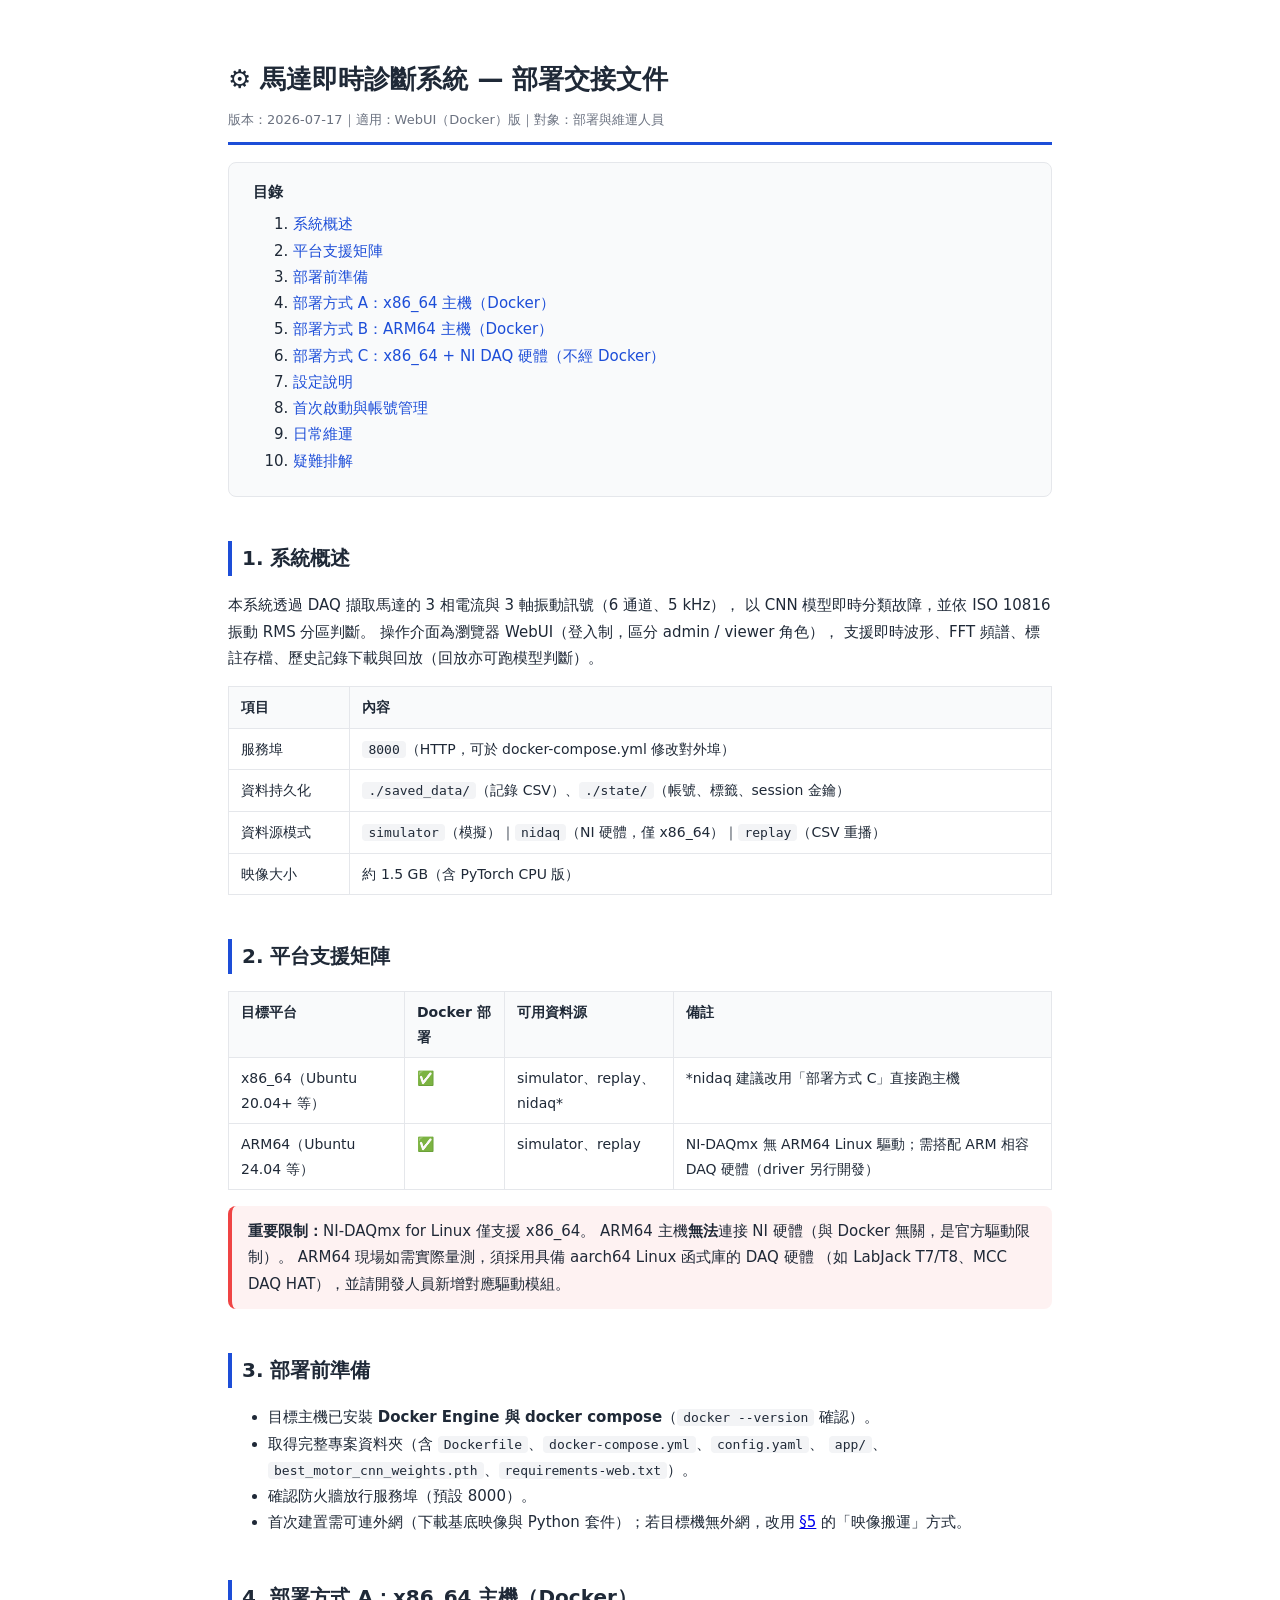
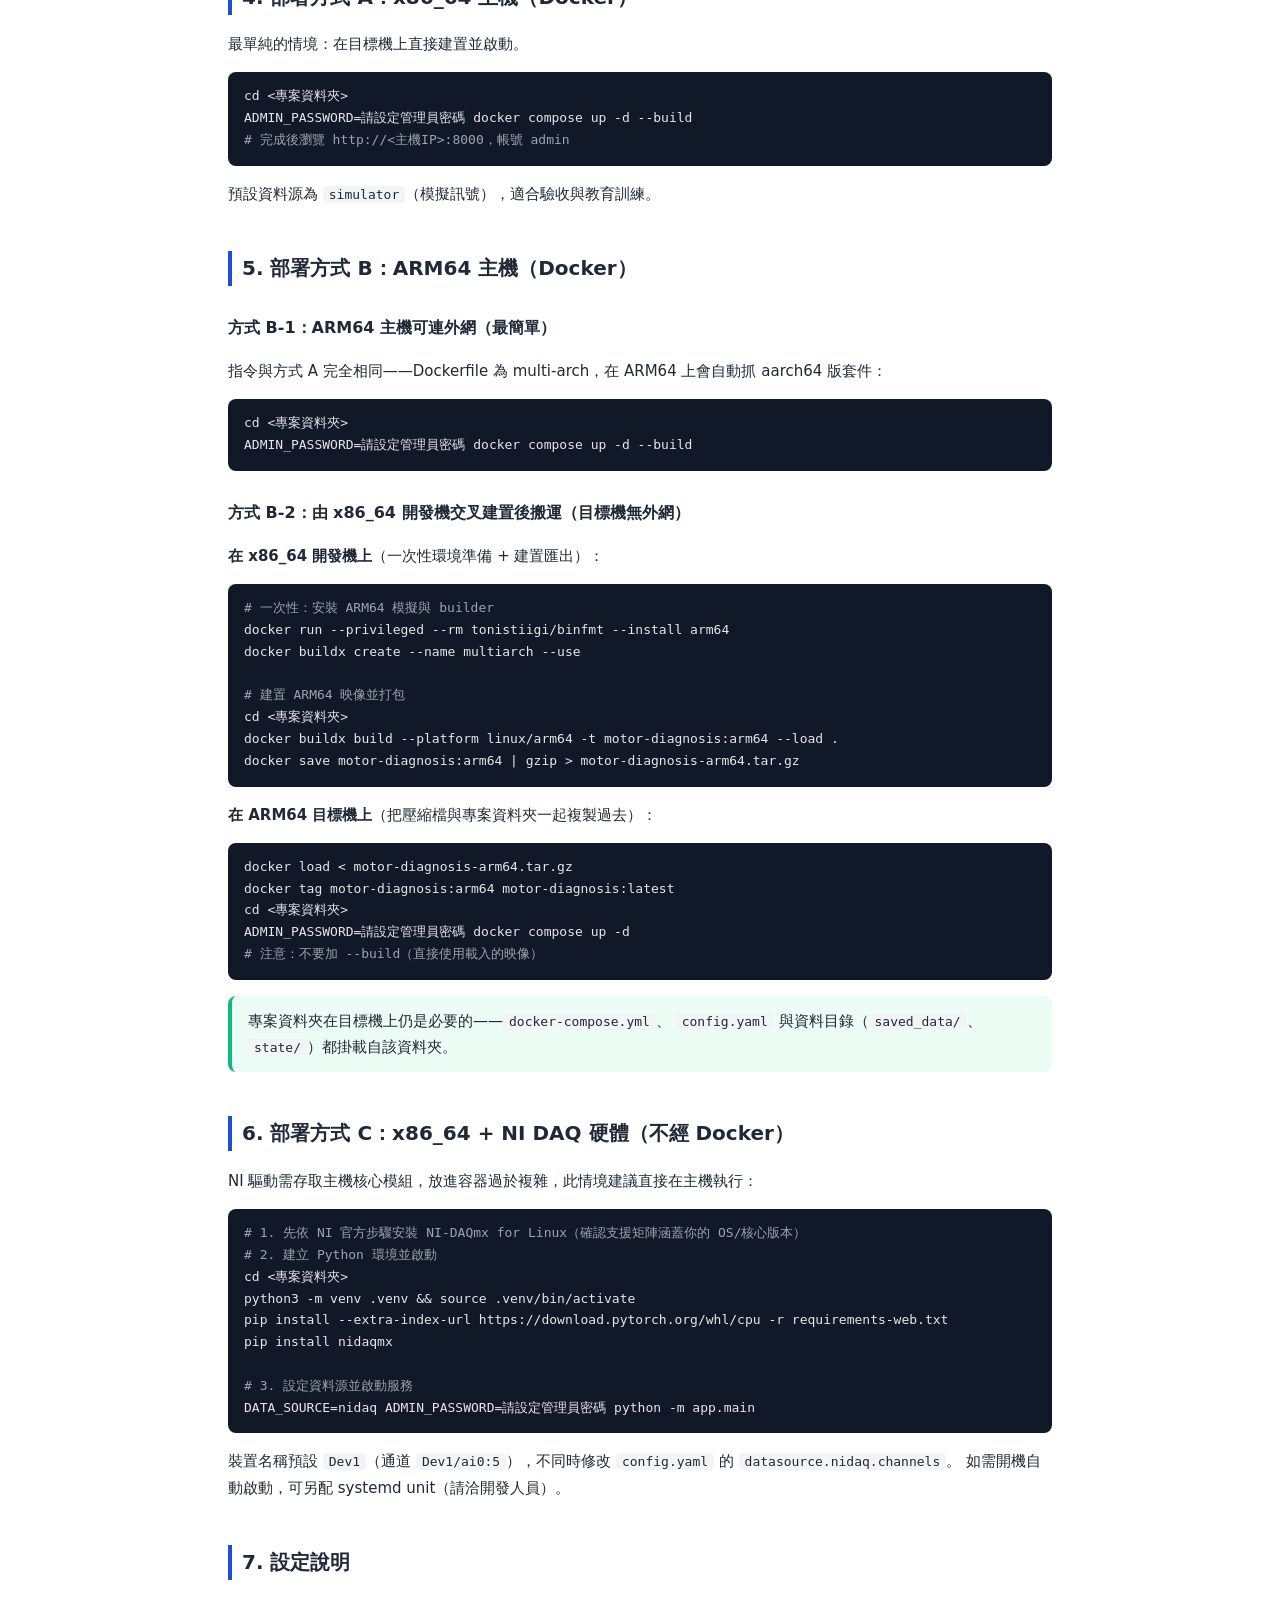
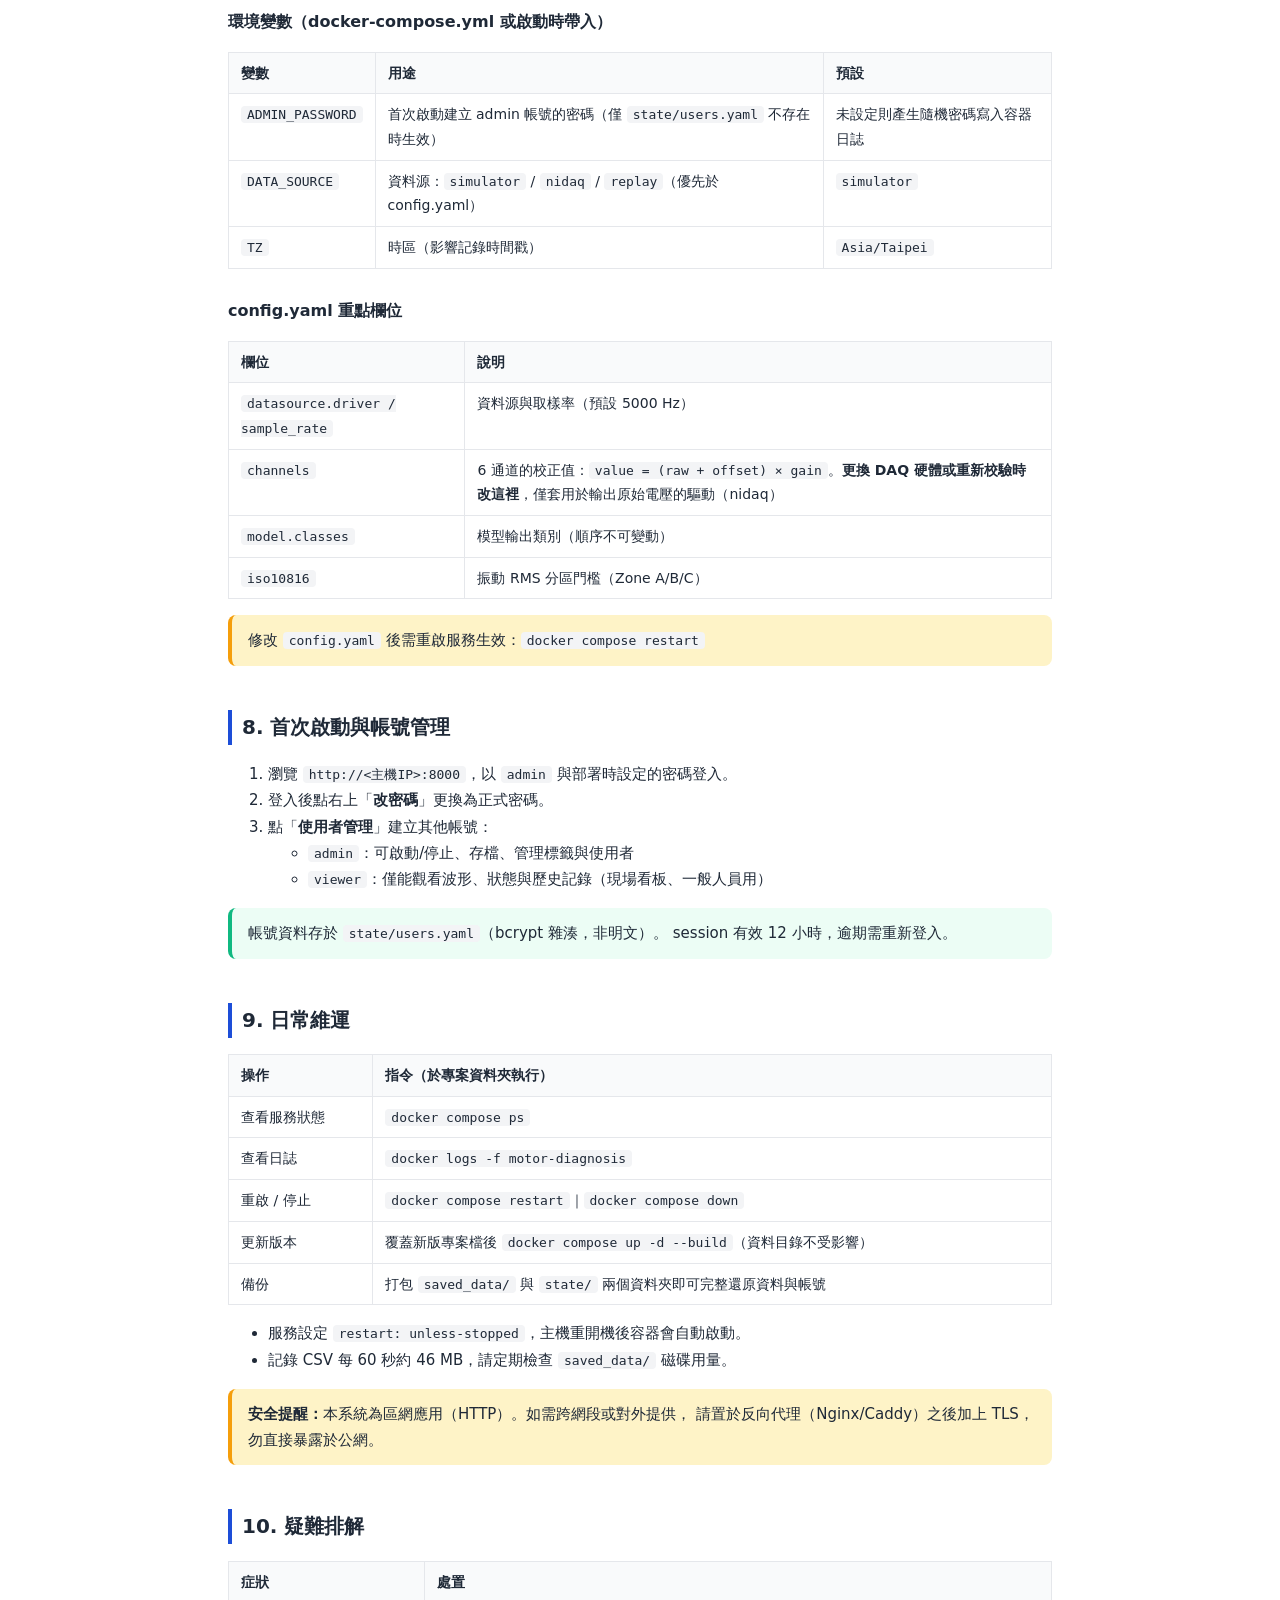
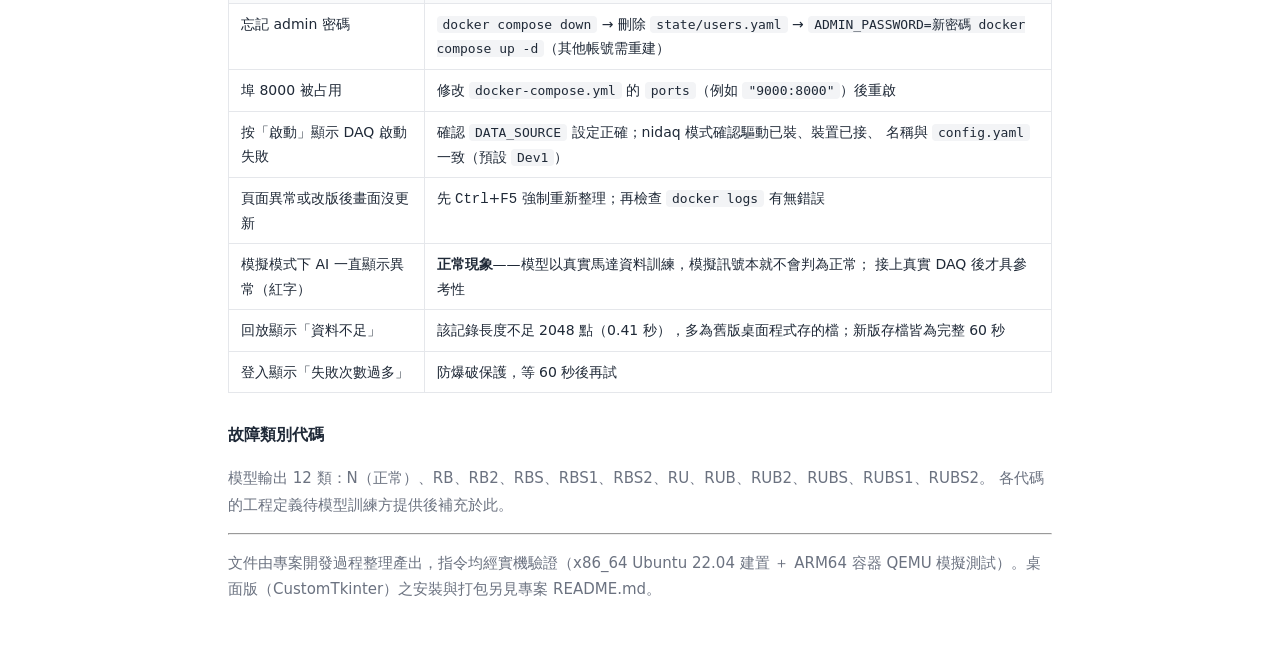
==== HANDOVER.html @ 7b4533b6 "初始版本：馬達即時診斷系統（桌面版 + WebUI/Docker 版） - 桌面版：CustomTkinter GUI（Diagnosis_System_v4.py） - WebUI 版：FastAP" ====
<!DOCTYPE html>
<html lang="zh-Hant">
<head>
<meta charset="utf-8">
<meta name="viewport" content="width=device-width, initial-scale=1">
<title>馬達即時診斷系統 — 部署交接文件</title>
<style>
  :root {
    --ink: #1f2937; --muted: #6b7280; --line: #e5e7eb;
    --accent: #1d4ed8; --bg-code: #f3f4f6; --warn-bg: #fef3c7; --warn-line: #f59e0b;
    --ok-bg: #ecfdf5; --ok-line: #10b981; --danger-bg: #fef2f2; --danger-line: #ef4444;
  }
  * { box-sizing: border-box; }
  body {
    font-family: "Noto Sans TC", "Microsoft JhengHei", system-ui, sans-serif;
    color: var(--ink); margin: 0; line-height: 1.75; font-size: 15px;
    background: #fff;
  }
  .wrap { max-width: 880px; margin: 0 auto; padding: 40px 28px 80px; }
  h1 { font-size: 26px; border-bottom: 3px solid var(--accent); padding-bottom: 10px; }
  h1 small { display: block; font-size: 13px; color: var(--muted); font-weight: normal; margin-top: 6px; }
  h2 { font-size: 20px; margin-top: 44px; padding-left: 10px; border-left: 4px solid var(--accent); }
  h3 { font-size: 16px; margin-top: 28px; }
  code { background: var(--bg-code); padding: 1px 6px; border-radius: 4px; font-size: 13px;
         font-family: Consolas, "DejaVu Sans Mono", monospace; }
  pre { background: #111827; color: #e5e7eb; padding: 14px 16px; border-radius: 8px;
        overflow-x: auto; font-size: 13px; line-height: 1.6; }
  pre code { background: none; color: inherit; padding: 0; }
  pre .c { color: #9ca3af; }  /* 註解 */
  table { border-collapse: collapse; width: 100%; margin: 14px 0; font-size: 14px; }
  th, td { border: 1px solid var(--line); padding: 8px 12px; text-align: left; vertical-align: top; }
  th { background: #f9fafb; }
  .note, .warn, .danger {
    border-radius: 8px; padding: 12px 16px; margin: 16px 0; border-left: 4px solid;
  }
  .note   { background: var(--ok-bg);     border-color: var(--ok-line); }
  .warn   { background: var(--warn-bg);   border-color: var(--warn-line); }
  .danger { background: var(--danger-bg); border-color: var(--danger-line); }
  .toc { background: #f9fafb; border: 1px solid var(--line); border-radius: 8px; padding: 16px 24px; }
  .toc a { color: var(--accent); text-decoration: none; }
  .toc ol { margin: 6px 0; }
  .muted { color: var(--muted); }
  @media print {
    body { font-size: 12px; }
    pre { white-space: pre-wrap; }
    h2 { page-break-after: avoid; }
  }
</style>
</head>
<body>
<div class="wrap">

<h1>⚙️ 馬達即時診斷系統 — 部署交接文件
  <small>版本：2026-07-17｜適用：WebUI（Docker）版｜對象：部署與維運人員</small>
</h1>

<div class="toc">
<strong>目錄</strong>
<ol>
  <li><a href="#overview">系統概述</a></li>
  <li><a href="#matrix">平台支援矩陣</a></li>
  <li><a href="#prereq">部署前準備</a></li>
  <li><a href="#deploy-x64">部署方式 A：x86_64 主機（Docker）</a></li>
  <li><a href="#deploy-arm">部署方式 B：ARM64 主機（Docker）</a></li>
  <li><a href="#deploy-ni">部署方式 C：x86_64 + NI DAQ 硬體（不經 Docker）</a></li>
  <li><a href="#config">設定說明</a></li>
  <li><a href="#firstrun">首次啟動與帳號管理</a></li>
  <li><a href="#ops">日常維運</a></li>
  <li><a href="#trouble">疑難排解</a></li>
</ol>
</div>

<h2 id="overview">1. 系統概述</h2>
<p>本系統透過 DAQ 擷取馬達的 3 相電流與 3 軸振動訊號（6 通道、5&nbsp;kHz），
以 CNN 模型即時分類故障，並依 ISO&nbsp;10816 振動 RMS 分區判斷。
操作介面為瀏覽器 WebUI（登入制，區分 admin / viewer 角色），
支援即時波形、FFT 頻譜、標註存檔、歷史記錄下載與回放（回放亦可跑模型判斷）。</p>

<table>
  <tr><th>項目</th><th>內容</th></tr>
  <tr><td>服務埠</td><td><code>8000</code>（HTTP，可於 docker-compose.yml 修改對外埠）</td></tr>
  <tr><td>資料持久化</td><td><code>./saved_data/</code>（記錄 CSV）、<code>./state/</code>（帳號、標籤、session 金鑰）</td></tr>
  <tr><td>資料源模式</td><td><code>simulator</code>（模擬）｜<code>nidaq</code>（NI 硬體，僅 x86_64）｜<code>replay</code>（CSV 重播）</td></tr>
  <tr><td>映像大小</td><td>約 1.5&nbsp;GB（含 PyTorch CPU 版）</td></tr>
</table>

<h2 id="matrix">2. 平台支援矩陣</h2>
<table>
  <tr><th>目標平台</th><th>Docker 部署</th><th>可用資料源</th><th>備註</th></tr>
  <tr>
    <td>x86_64（Ubuntu 20.04+ 等）</td><td>✅</td>
    <td>simulator、replay、nidaq*</td>
    <td>*nidaq 建議改用「部署方式 C」直接跑主機</td>
  </tr>
  <tr>
    <td>ARM64（Ubuntu 24.04 等）</td><td>✅</td>
    <td>simulator、replay</td>
    <td>NI-DAQmx 無 ARM64 Linux 驅動；需搭配 ARM 相容 DAQ 硬體（driver 另行開發）</td>
  </tr>
</table>
<div class="danger"><strong>重要限制：</strong>NI-DAQmx for Linux 僅支援 x86_64。
ARM64 主機<strong>無法</strong>連接 NI 硬體（與 Docker 無關，是官方驅動限制）。
ARM64 現場如需實際量測，須採用具備 aarch64 Linux 函式庫的 DAQ 硬體
（如 LabJack T7/T8、MCC DAQ HAT），並請開發人員新增對應驅動模組。</div>

<h2 id="prereq">3. 部署前準備</h2>
<ul>
  <li>目標主機已安裝 <strong>Docker Engine 與 docker compose</strong>（<code>docker --version</code> 確認）。</li>
  <li>取得完整專案資料夾（含 <code>Dockerfile</code>、<code>docker-compose.yml</code>、<code>config.yaml</code>、
      <code>app/</code>、<code>best_motor_cnn_weights.pth</code>、<code>requirements-web.txt</code>）。</li>
  <li>確認防火牆放行服務埠（預設 8000）。</li>
  <li>首次建置需可連外網（下載基底映像與 Python 套件）；若目標機無外網，改用
      <a href="#deploy-arm">§5</a> 的「映像搬運」方式。</li>
</ul>

<h2 id="deploy-x64">4. 部署方式 A：x86_64 主機（Docker）</h2>
<p>最單純的情境：在目標機上直接建置並啟動。</p>
<pre><code>cd &lt;專案資料夾&gt;
ADMIN_PASSWORD=請設定管理員密碼 docker compose up -d --build
<span class="c"># 完成後瀏覽 http://&lt;主機IP&gt;:8000，帳號 admin</span></code></pre>
<p>預設資料源為 <code>simulator</code>（模擬訊號），適合驗收與教育訓練。</p>

<h2 id="deploy-arm">5. 部署方式 B：ARM64 主機（Docker）</h2>

<h3>方式 B-1：ARM64 主機可連外網（最簡單）</h3>
<p>指令與方式 A 完全相同——Dockerfile 為 multi-arch，在 ARM64 上會自動抓 aarch64 版套件：</p>
<pre><code>cd &lt;專案資料夾&gt;
ADMIN_PASSWORD=請設定管理員密碼 docker compose up -d --build</code></pre>

<h3>方式 B-2：由 x86_64 開發機交叉建置後搬運（目標機無外網）</h3>
<p><strong>在 x86_64 開發機上</strong>（一次性環境準備 + 建置匯出）：</p>
<pre><code><span class="c"># 一次性：安裝 ARM64 模擬與 builder</span>
docker run --privileged --rm tonistiigi/binfmt --install arm64
docker buildx create --name multiarch --use

<span class="c"># 建置 ARM64 映像並打包</span>
cd &lt;專案資料夾&gt;
docker buildx build --platform linux/arm64 -t motor-diagnosis:arm64 --load .
docker save motor-diagnosis:arm64 | gzip &gt; motor-diagnosis-arm64.tar.gz</code></pre>
<p><strong>在 ARM64 目標機上</strong>（把壓縮檔與專案資料夾一起複製過去）：</p>
<pre><code>docker load &lt; motor-diagnosis-arm64.tar.gz
docker tag motor-diagnosis:arm64 motor-diagnosis:latest
cd &lt;專案資料夾&gt;
ADMIN_PASSWORD=請設定管理員密碼 docker compose up -d
<span class="c"># 注意：不要加 --build（直接使用載入的映像）</span></code></pre>
<div class="note">專案資料夾在目標機上仍是必要的——<code>docker-compose.yml</code>、
<code>config.yaml</code> 與資料目錄（<code>saved_data/</code>、<code>state/</code>）都掛載自該資料夾。</div>

<h2 id="deploy-ni">6. 部署方式 C：x86_64 + NI DAQ 硬體（不經 Docker）</h2>
<p>NI 驅動需存取主機核心模組，放進容器過於複雜，此情境建議直接在主機執行：</p>
<pre><code><span class="c"># 1. 先依 NI 官方步驟安裝 NI-DAQmx for Linux（確認支援矩陣涵蓋你的 OS/核心版本）</span>
<span class="c"># 2. 建立 Python 環境並啟動</span>
cd &lt;專案資料夾&gt;
python3 -m venv .venv &amp;&amp; source .venv/bin/activate
pip install --extra-index-url https://download.pytorch.org/whl/cpu -r requirements-web.txt
pip install nidaqmx

<span class="c"># 3. 設定資料源並啟動服務</span>
DATA_SOURCE=nidaq ADMIN_PASSWORD=請設定管理員密碼 python -m app.main</code></pre>
<p>裝置名稱預設 <code>Dev1</code>（通道 <code>Dev1/ai0:5</code>），不同時修改
<code>config.yaml</code> 的 <code>datasource.nidaq.channels</code>。
如需開機自動啟動，可另配 systemd unit（請洽開發人員）。</p>

<h2 id="config">7. 設定說明</h2>

<h3>環境變數（docker-compose.yml 或啟動時帶入）</h3>
<table>
  <tr><th>變數</th><th>用途</th><th>預設</th></tr>
  <tr><td><code>ADMIN_PASSWORD</code></td><td>首次啟動建立 admin 帳號的密碼（僅 <code>state/users.yaml</code> 不存在時生效）</td><td>未設定則產生隨機密碼寫入容器日誌</td></tr>
  <tr><td><code>DATA_SOURCE</code></td><td>資料源：<code>simulator</code> / <code>nidaq</code> / <code>replay</code>（優先於 config.yaml）</td><td><code>simulator</code></td></tr>
  <tr><td><code>TZ</code></td><td>時區（影響記錄時間戳）</td><td><code>Asia/Taipei</code></td></tr>
</table>

<h3>config.yaml 重點欄位</h3>
<table>
  <tr><th>欄位</th><th>說明</th></tr>
  <tr><td><code>datasource.driver / sample_rate</code></td><td>資料源與取樣率（預設 5000&nbsp;Hz）</td></tr>
  <tr><td><code>channels</code></td><td>6 通道的校正值：<code>value = (raw + offset) × gain</code>。<strong>更換 DAQ 硬體或重新校驗時改這裡</strong>，僅套用於輸出原始電壓的驅動（nidaq）</td></tr>
  <tr><td><code>model.classes</code></td><td>模型輸出類別（順序不可變動）</td></tr>
  <tr><td><code>iso10816</code></td><td>振動 RMS 分區門檻（Zone A/B/C）</td></tr>
</table>
<div class="warn">修改 <code>config.yaml</code> 後需重啟服務生效：<code>docker compose restart</code></div>

<h2 id="firstrun">8. 首次啟動與帳號管理</h2>
<ol>
  <li>瀏覽 <code>http://&lt;主機IP&gt;:8000</code>，以 <code>admin</code> 與部署時設定的密碼登入。</li>
  <li>登入後點右上「<strong>改密碼</strong>」更換為正式密碼。</li>
  <li>點「<strong>使用者管理</strong>」建立其他帳號：
    <ul>
      <li><code>admin</code>：可啟動/停止、存檔、管理標籤與使用者</li>
      <li><code>viewer</code>：僅能觀看波形、狀態與歷史記錄（現場看板、一般人員用）</li>
    </ul>
  </li>
</ol>
<div class="note">帳號資料存於 <code>state/users.yaml</code>（bcrypt 雜湊，非明文）。
session 有效 12 小時，逾期需重新登入。</div>

<h2 id="ops">9. 日常維運</h2>
<table>
  <tr><th>操作</th><th>指令（於專案資料夾執行）</th></tr>
  <tr><td>查看服務狀態</td><td><code>docker compose ps</code></td></tr>
  <tr><td>查看日誌</td><td><code>docker logs -f motor-diagnosis</code></td></tr>
  <tr><td>重啟 / 停止</td><td><code>docker compose restart</code>｜<code>docker compose down</code></td></tr>
  <tr><td>更新版本</td><td>覆蓋新版專案檔後 <code>docker compose up -d --build</code>（資料目錄不受影響）</td></tr>
  <tr><td>備份</td><td>打包 <code>saved_data/</code> 與 <code>state/</code> 兩個資料夾即可完整還原資料與帳號</td></tr>
</table>
<ul>
  <li>服務設定 <code>restart: unless-stopped</code>，主機重開機後容器會自動啟動。</li>
  <li>記錄 CSV 每 60 秒約 46&nbsp;MB，請定期檢查 <code>saved_data/</code> 磁碟用量。</li>
</ul>
<div class="warn"><strong>安全提醒：</strong>本系統為區網應用（HTTP）。如需跨網段或對外提供，
請置於反向代理（Nginx/Caddy）之後加上 TLS，勿直接暴露於公網。</div>

<h2 id="trouble">10. 疑難排解</h2>
<table>
  <tr><th>症狀</th><th>處置</th></tr>
  <tr>
    <td>忘記 admin 密碼</td>
    <td><code>docker compose down</code> → 刪除 <code>state/users.yaml</code> →
        <code>ADMIN_PASSWORD=新密碼 docker compose up -d</code>（其他帳號需重建）</td>
  </tr>
  <tr>
    <td>埠 8000 被占用</td>
    <td>修改 <code>docker-compose.yml</code> 的 <code>ports</code>（例如 <code>"9000:8000"</code>）後重啟</td>
  </tr>
  <tr>
    <td>按「啟動」顯示 DAQ 啟動失敗</td>
    <td>確認 <code>DATA_SOURCE</code> 設定正確；nidaq 模式確認驅動已裝、裝置已接、
        名稱與 <code>config.yaml</code> 一致（預設 <code>Dev1</code>）</td>
  </tr>
  <tr>
    <td>頁面異常或改版後畫面沒更新</td>
    <td>先 <kbd>Ctrl</kbd>+<kbd>F5</kbd> 強制重新整理；再檢查 <code>docker logs</code> 有無錯誤</td>
  </tr>
  <tr>
    <td>模擬模式下 AI 一直顯示異常（紅字）</td>
    <td><strong>正常現象</strong>——模型以真實馬達資料訓練，模擬訊號本就不會判為正常；
        接上真實 DAQ 後才具參考性</td>
  </tr>
  <tr>
    <td>回放顯示「資料不足」</td>
    <td>該記錄長度不足 2048 點（0.41 秒），多為舊版桌面程式存的檔；新版存檔皆為完整 60 秒</td>
  </tr>
  <tr>
    <td>登入顯示「失敗次數過多」</td>
    <td>防爆破保護，等 60 秒後再試</td>
  </tr>
</table>

<h3>故障類別代碼</h3>
<p class="muted">模型輸出 12 類：N（正常）、RB、RB2、RBS、RBS1、RBS2、RU、RUB、RUB2、RUBS、RUBS1、RUBS2。
各代碼的工程定義待模型訓練方提供後補充於此。</p>

<hr>
<p class="muted">文件由專案開發過程整理產出，指令均經實機驗證（x86_64 Ubuntu 22.04 建置
＋ ARM64 容器 QEMU 模擬測試）。桌面版（CustomTkinter）之安裝與打包另見專案 README.md。</p>

</div>
</body>
</html>
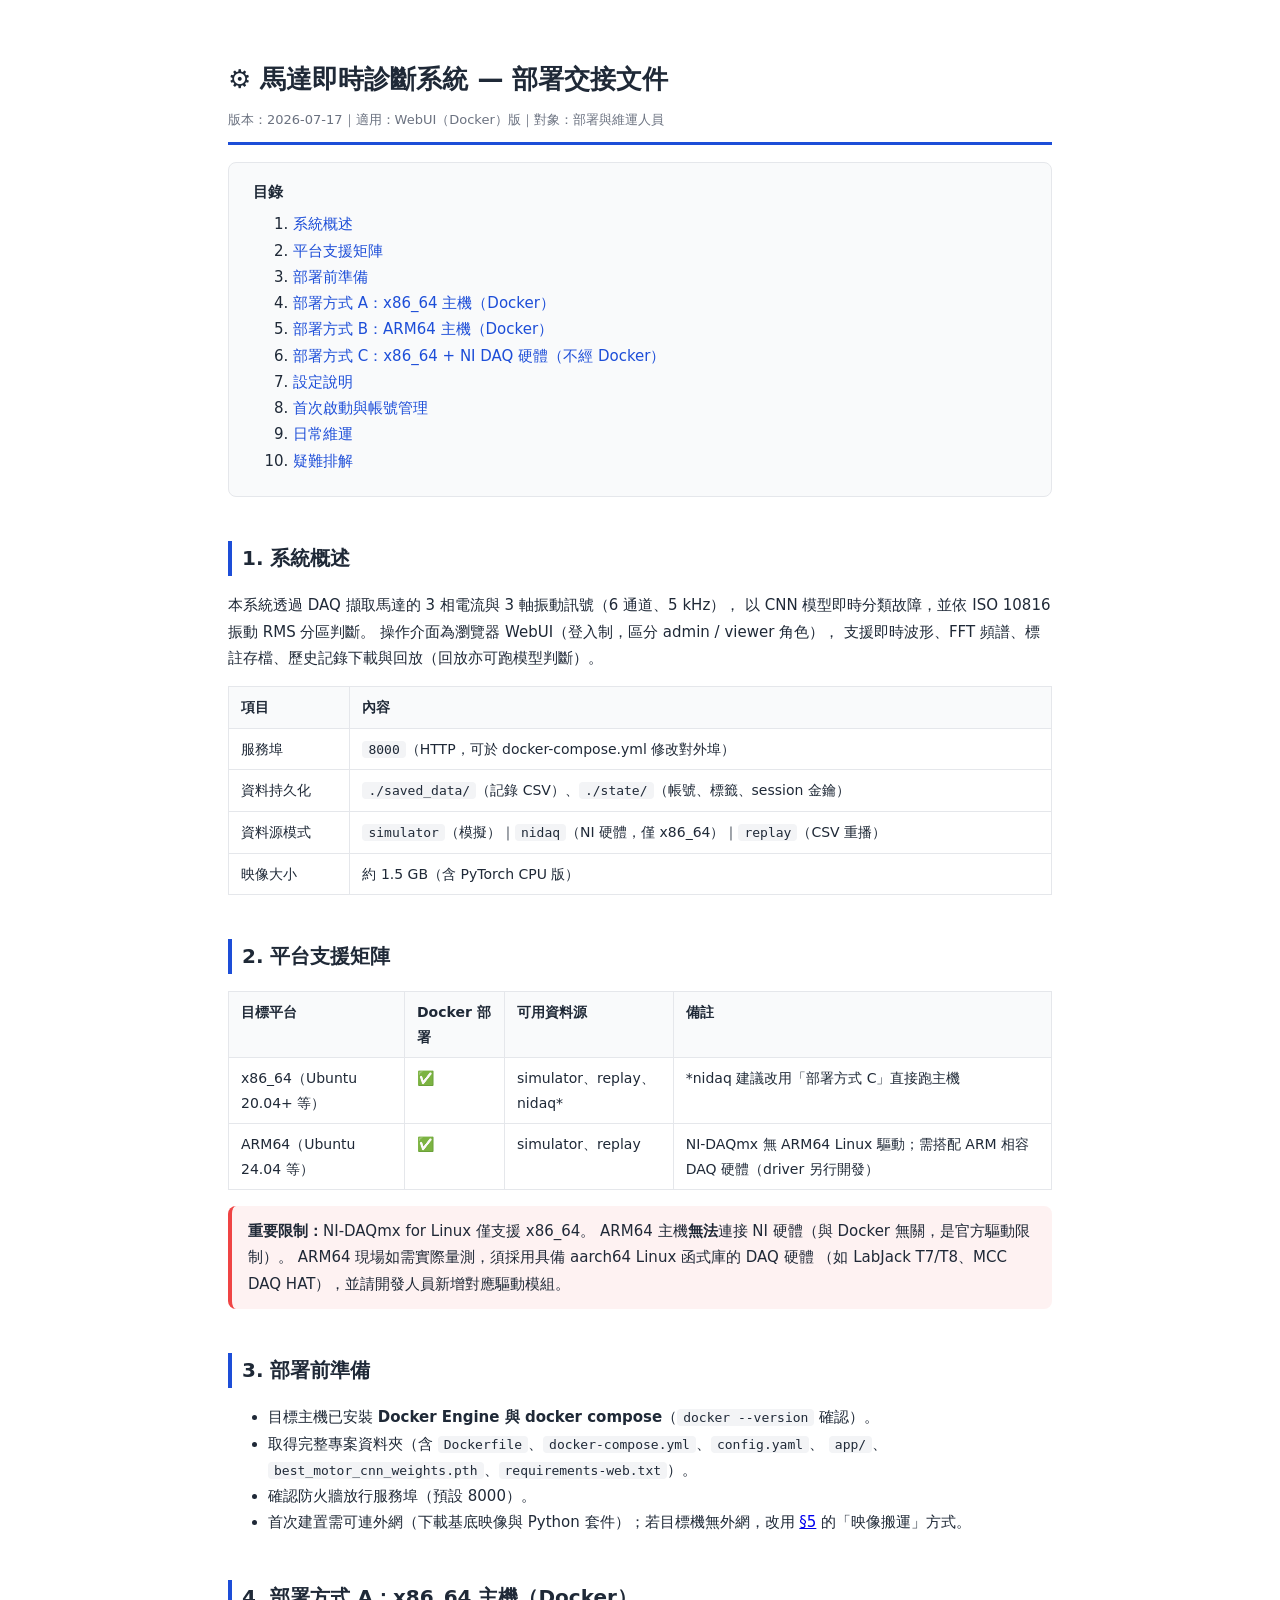
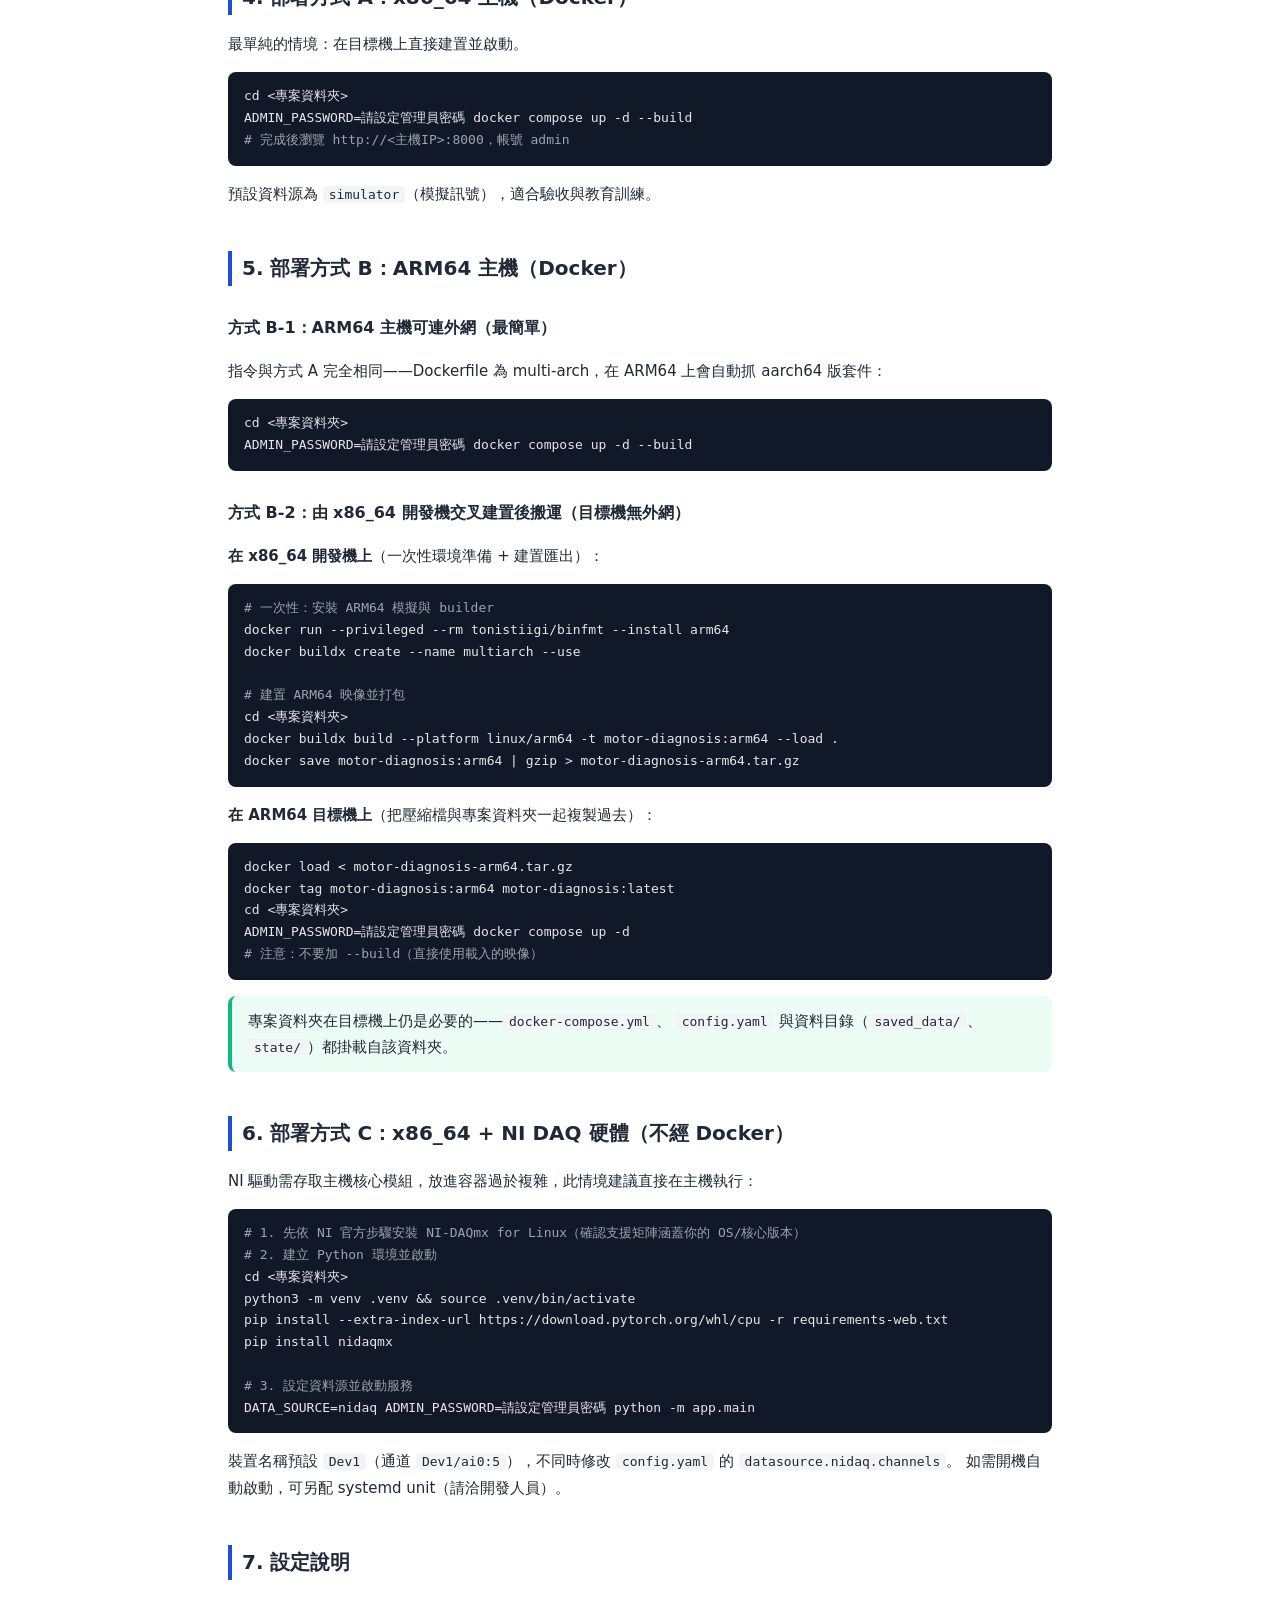
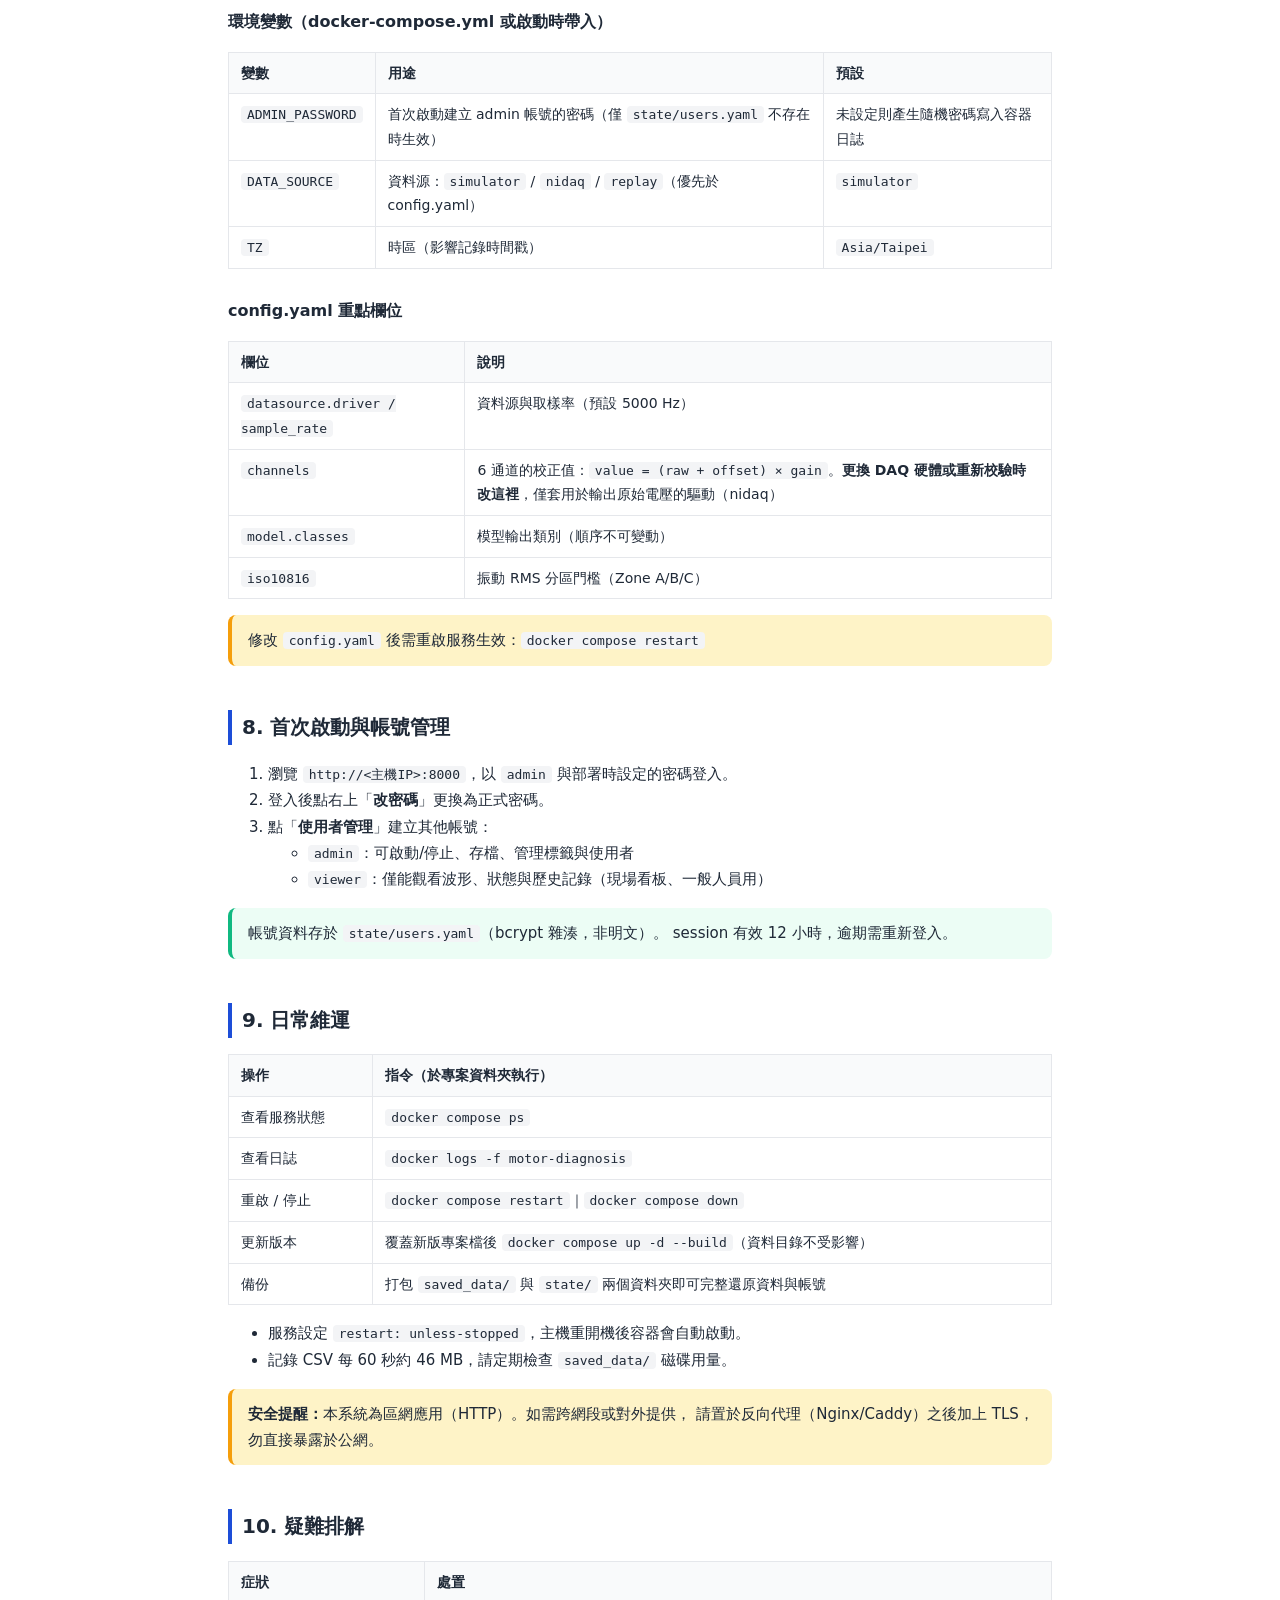
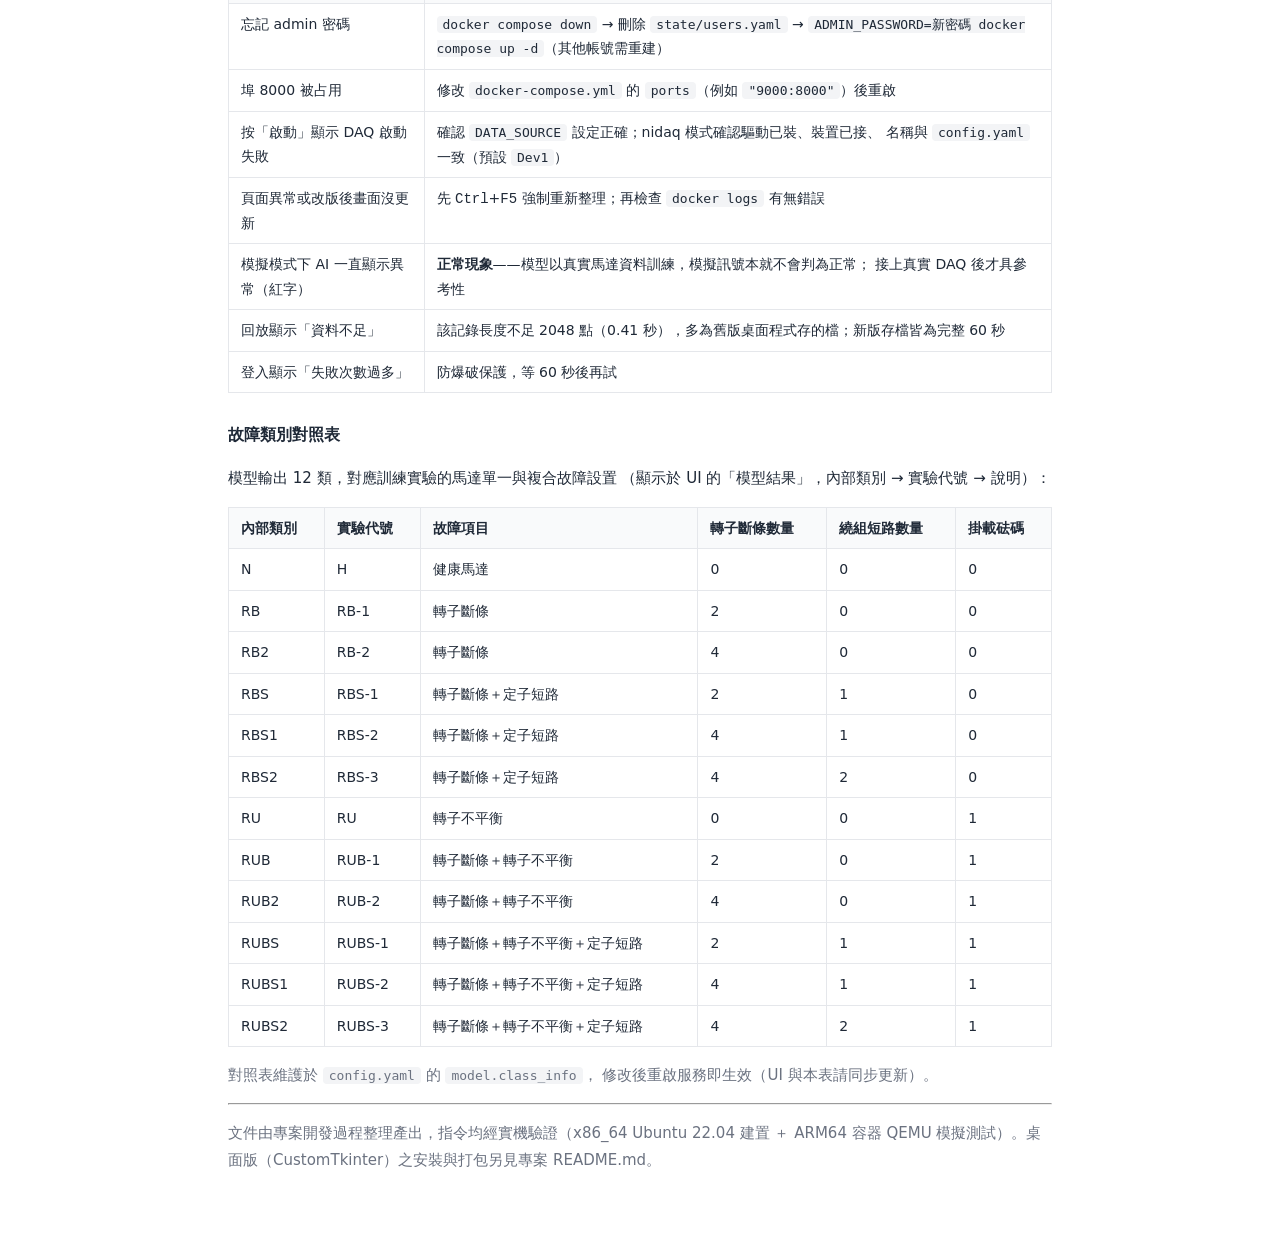
==== commit bdaf6019: "診斷結果加入故障類別詳細說明 - config.yaml 新增 model.class_info：12 類對照實驗代號、   中文故障名稱與程度參數（轉子斷條/繞組短路/掛載砝碼） - 即時監控與回放" ====
--- a/HANDOVER.html
+++ b/HANDOVER.html
@@ -247,9 +247,26 @@
   </tr>
 </table>
 
-<h3>故障類別代碼</h3>
-<p class="muted">模型輸出 12 類：N（正常）、RB、RB2、RBS、RBS1、RBS2、RU、RUB、RUB2、RUBS、RUBS1、RUBS2。
-各代碼的工程定義待模型訓練方提供後補充於此。</p>
+<h3>故障類別對照表</h3>
+<p>模型輸出 12 類，對應訓練實驗的馬達單一與複合故障設置
+（顯示於 UI 的「模型結果」，內部類別 → 實驗代號 → 說明）：</p>
+<table>
+  <tr><th>內部類別</th><th>實驗代號</th><th>故障項目</th><th>轉子斷條數量</th><th>繞組短路數量</th><th>掛載砝碼</th></tr>
+  <tr><td>N</td><td>H</td><td>健康馬達</td><td>0</td><td>0</td><td>0</td></tr>
+  <tr><td>RB</td><td>RB-1</td><td>轉子斷條</td><td>2</td><td>0</td><td>0</td></tr>
+  <tr><td>RB2</td><td>RB-2</td><td>轉子斷條</td><td>4</td><td>0</td><td>0</td></tr>
+  <tr><td>RBS</td><td>RBS-1</td><td>轉子斷條＋定子短路</td><td>2</td><td>1</td><td>0</td></tr>
+  <tr><td>RBS1</td><td>RBS-2</td><td>轉子斷條＋定子短路</td><td>4</td><td>1</td><td>0</td></tr>
+  <tr><td>RBS2</td><td>RBS-3</td><td>轉子斷條＋定子短路</td><td>4</td><td>2</td><td>0</td></tr>
+  <tr><td>RU</td><td>RU</td><td>轉子不平衡</td><td>0</td><td>0</td><td>1</td></tr>
+  <tr><td>RUB</td><td>RUB-1</td><td>轉子斷條＋轉子不平衡</td><td>2</td><td>0</td><td>1</td></tr>
+  <tr><td>RUB2</td><td>RUB-2</td><td>轉子斷條＋轉子不平衡</td><td>4</td><td>0</td><td>1</td></tr>
+  <tr><td>RUBS</td><td>RUBS-1</td><td>轉子斷條＋轉子不平衡＋定子短路</td><td>2</td><td>1</td><td>1</td></tr>
+  <tr><td>RUBS1</td><td>RUBS-2</td><td>轉子斷條＋轉子不平衡＋定子短路</td><td>4</td><td>1</td><td>1</td></tr>
+  <tr><td>RUBS2</td><td>RUBS-3</td><td>轉子斷條＋轉子不平衡＋定子短路</td><td>4</td><td>2</td><td>1</td></tr>
+</table>
+<p class="muted">對照表維護於 <code>config.yaml</code> 的 <code>model.class_info</code>，
+修改後重啟服務即生效（UI 與本表請同步更新）。</p>
 
 <hr>
 <p class="muted">文件由專案開發過程整理產出，指令均經實機驗證（x86_64 Ubuntu 22.04 建置
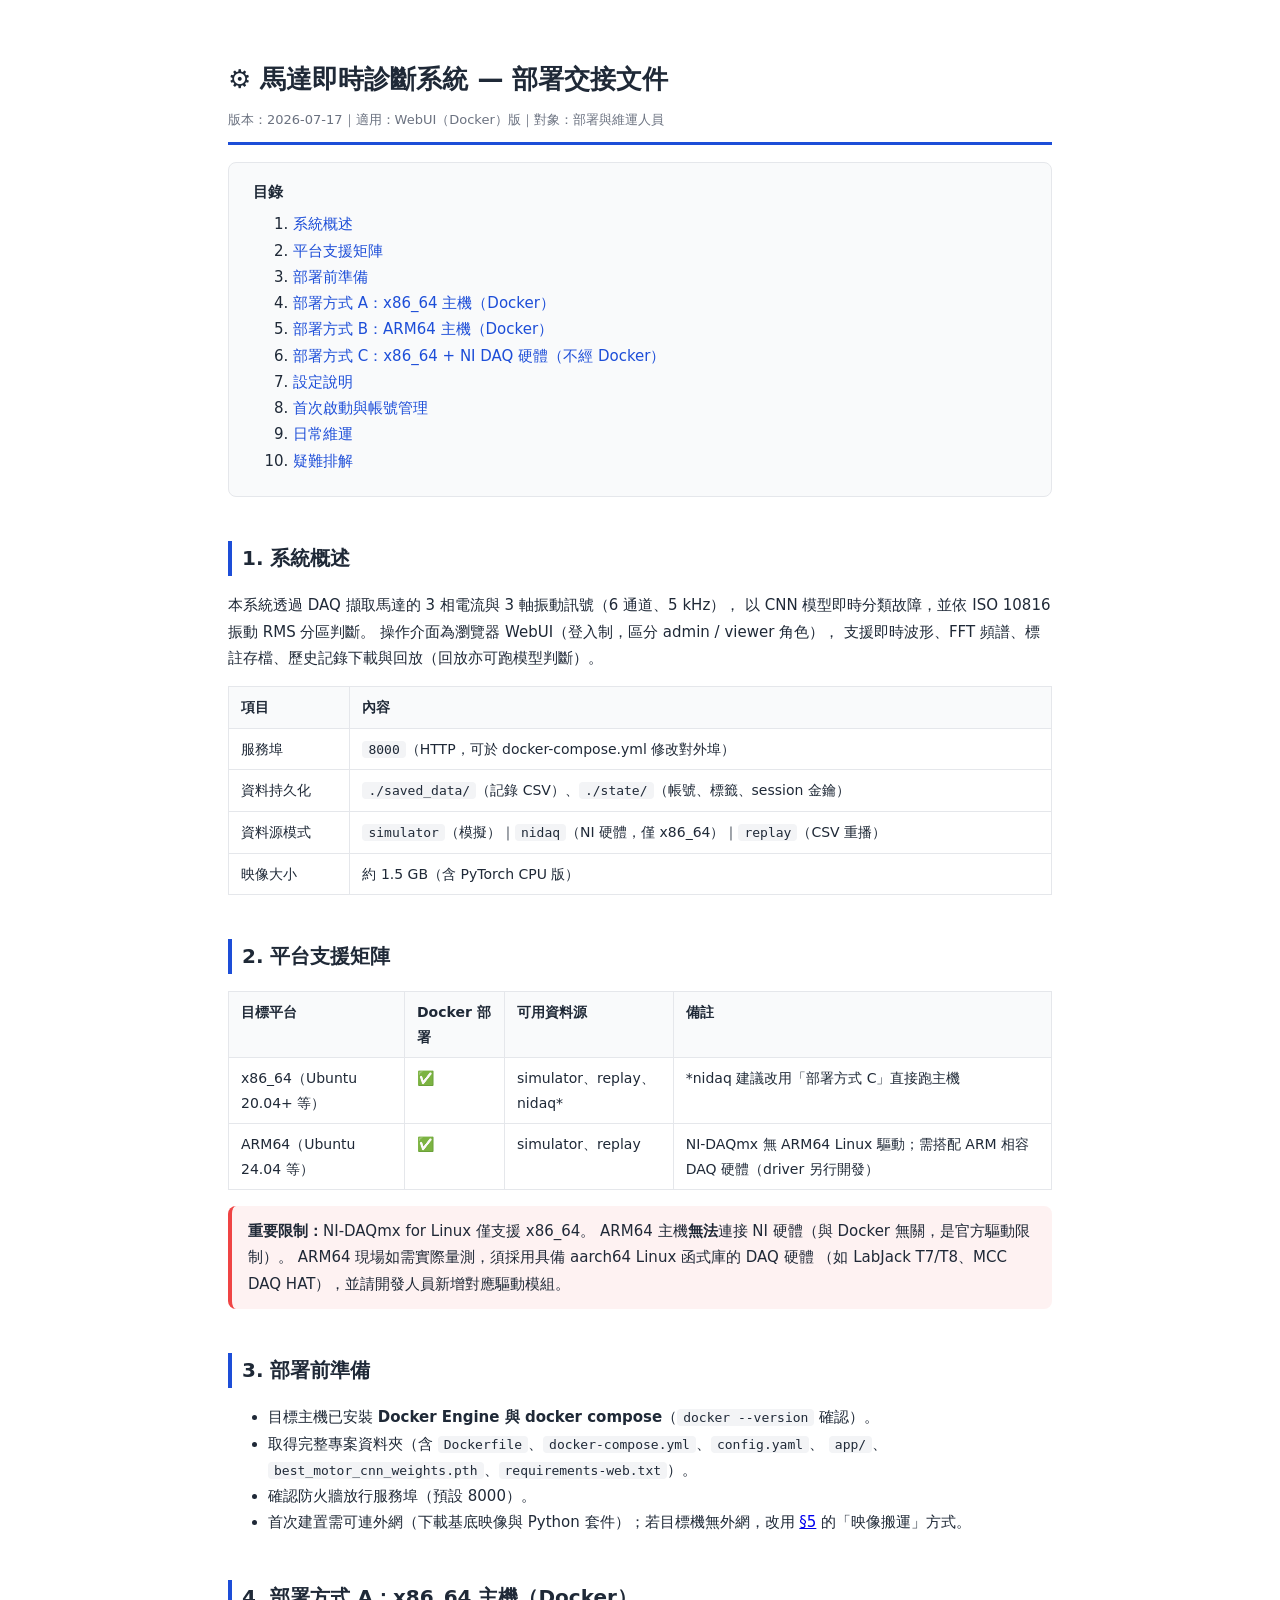
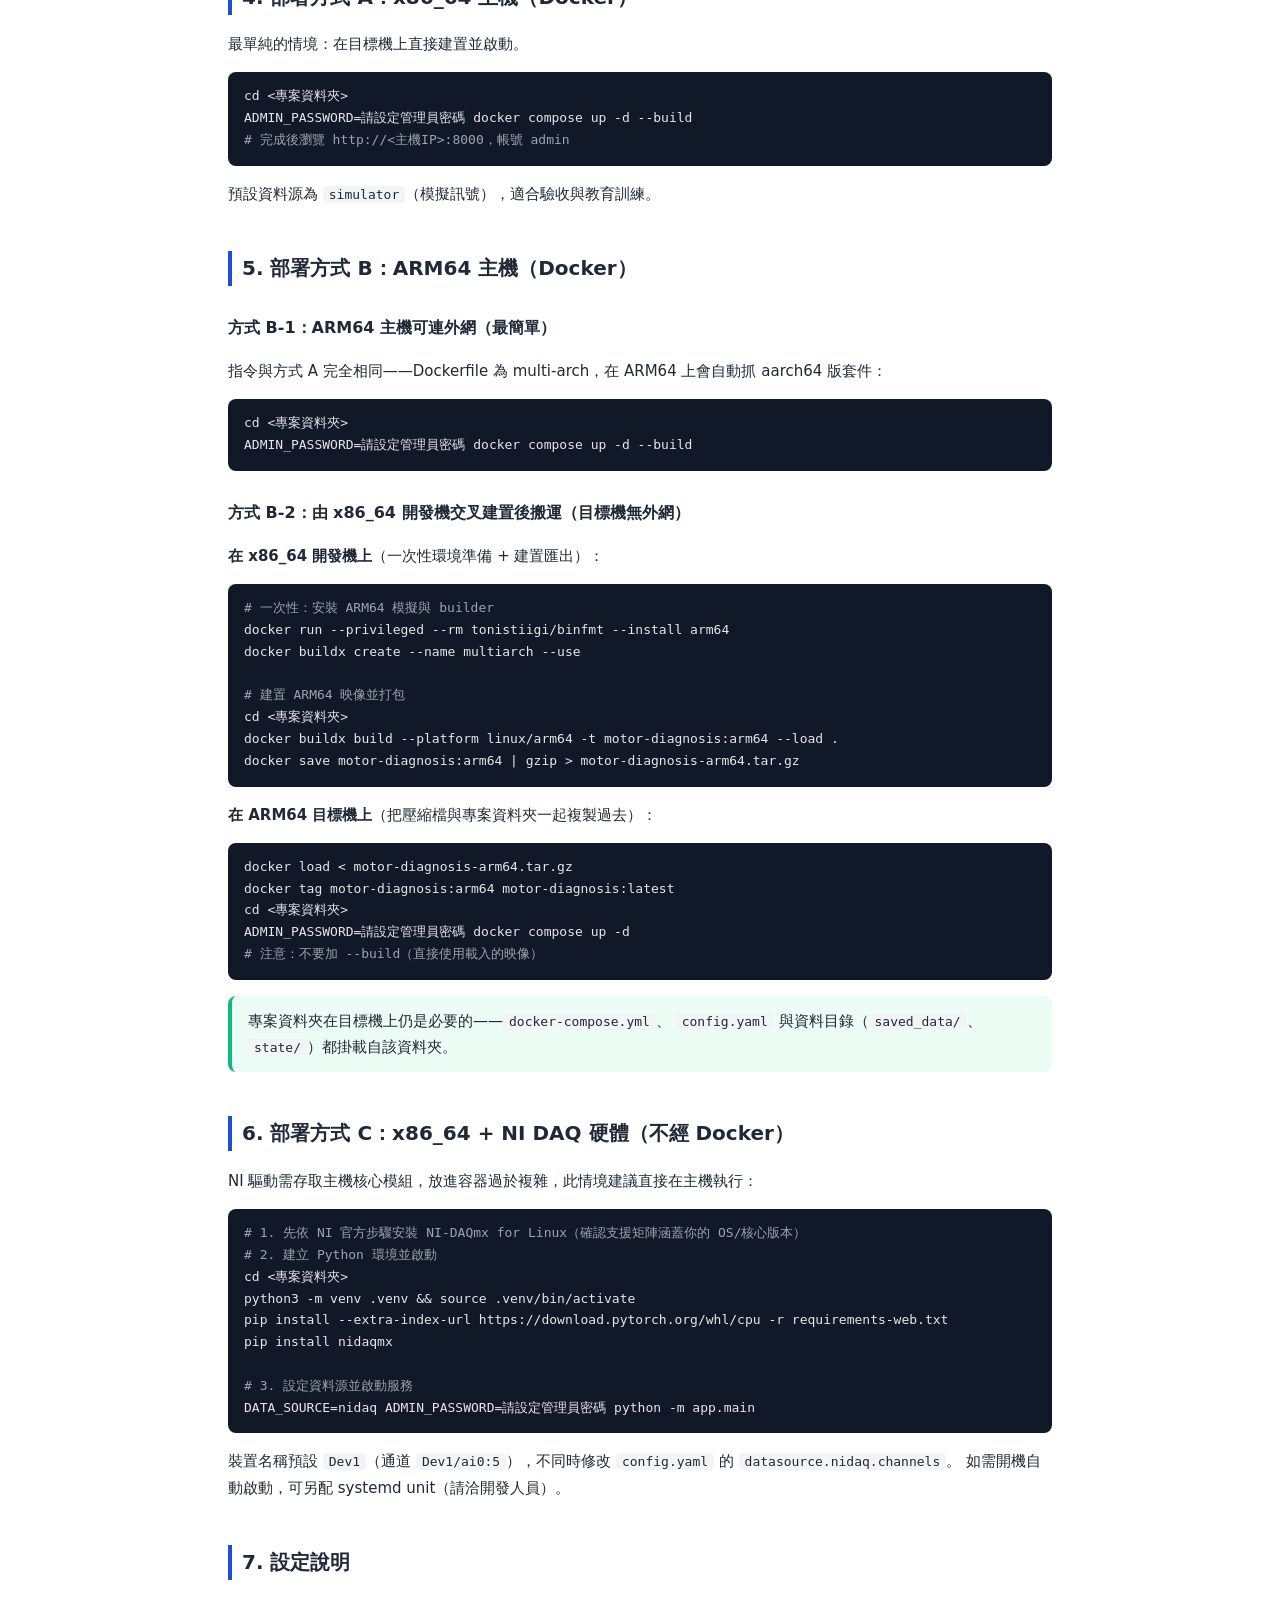
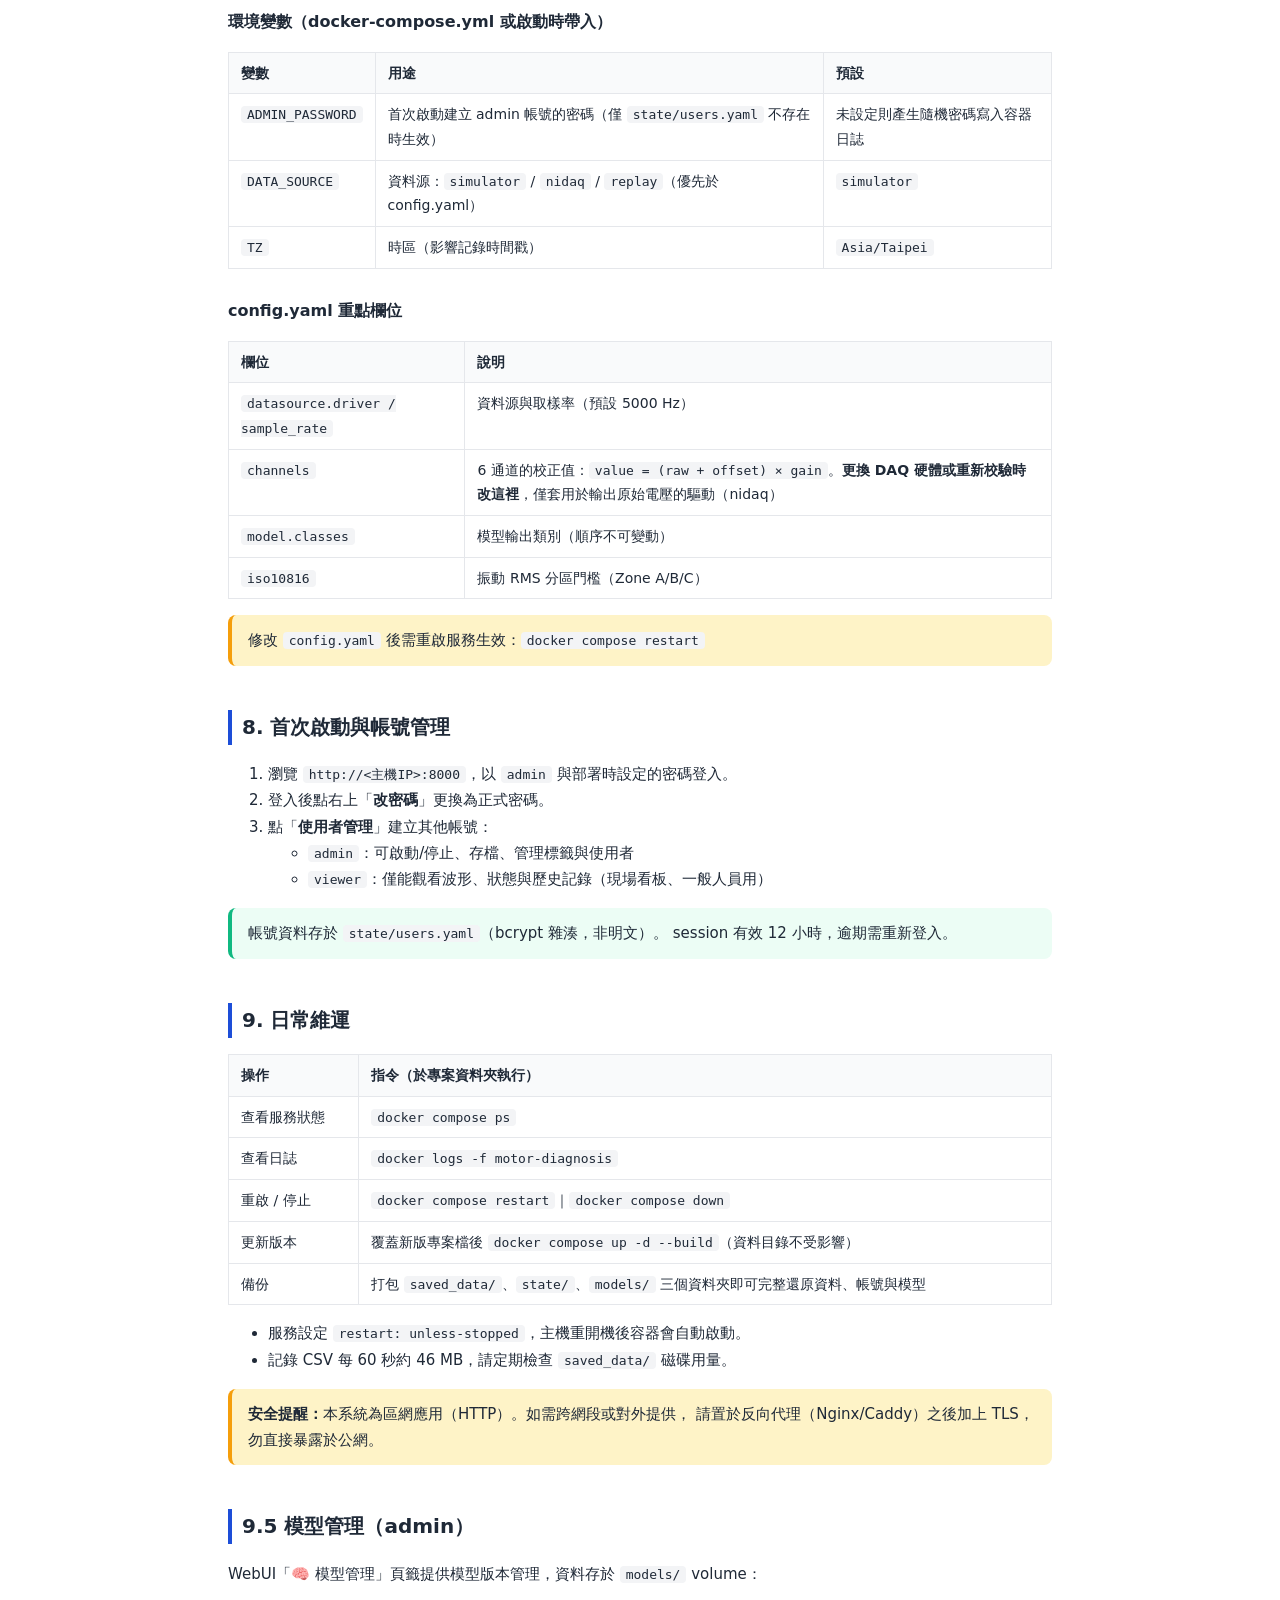
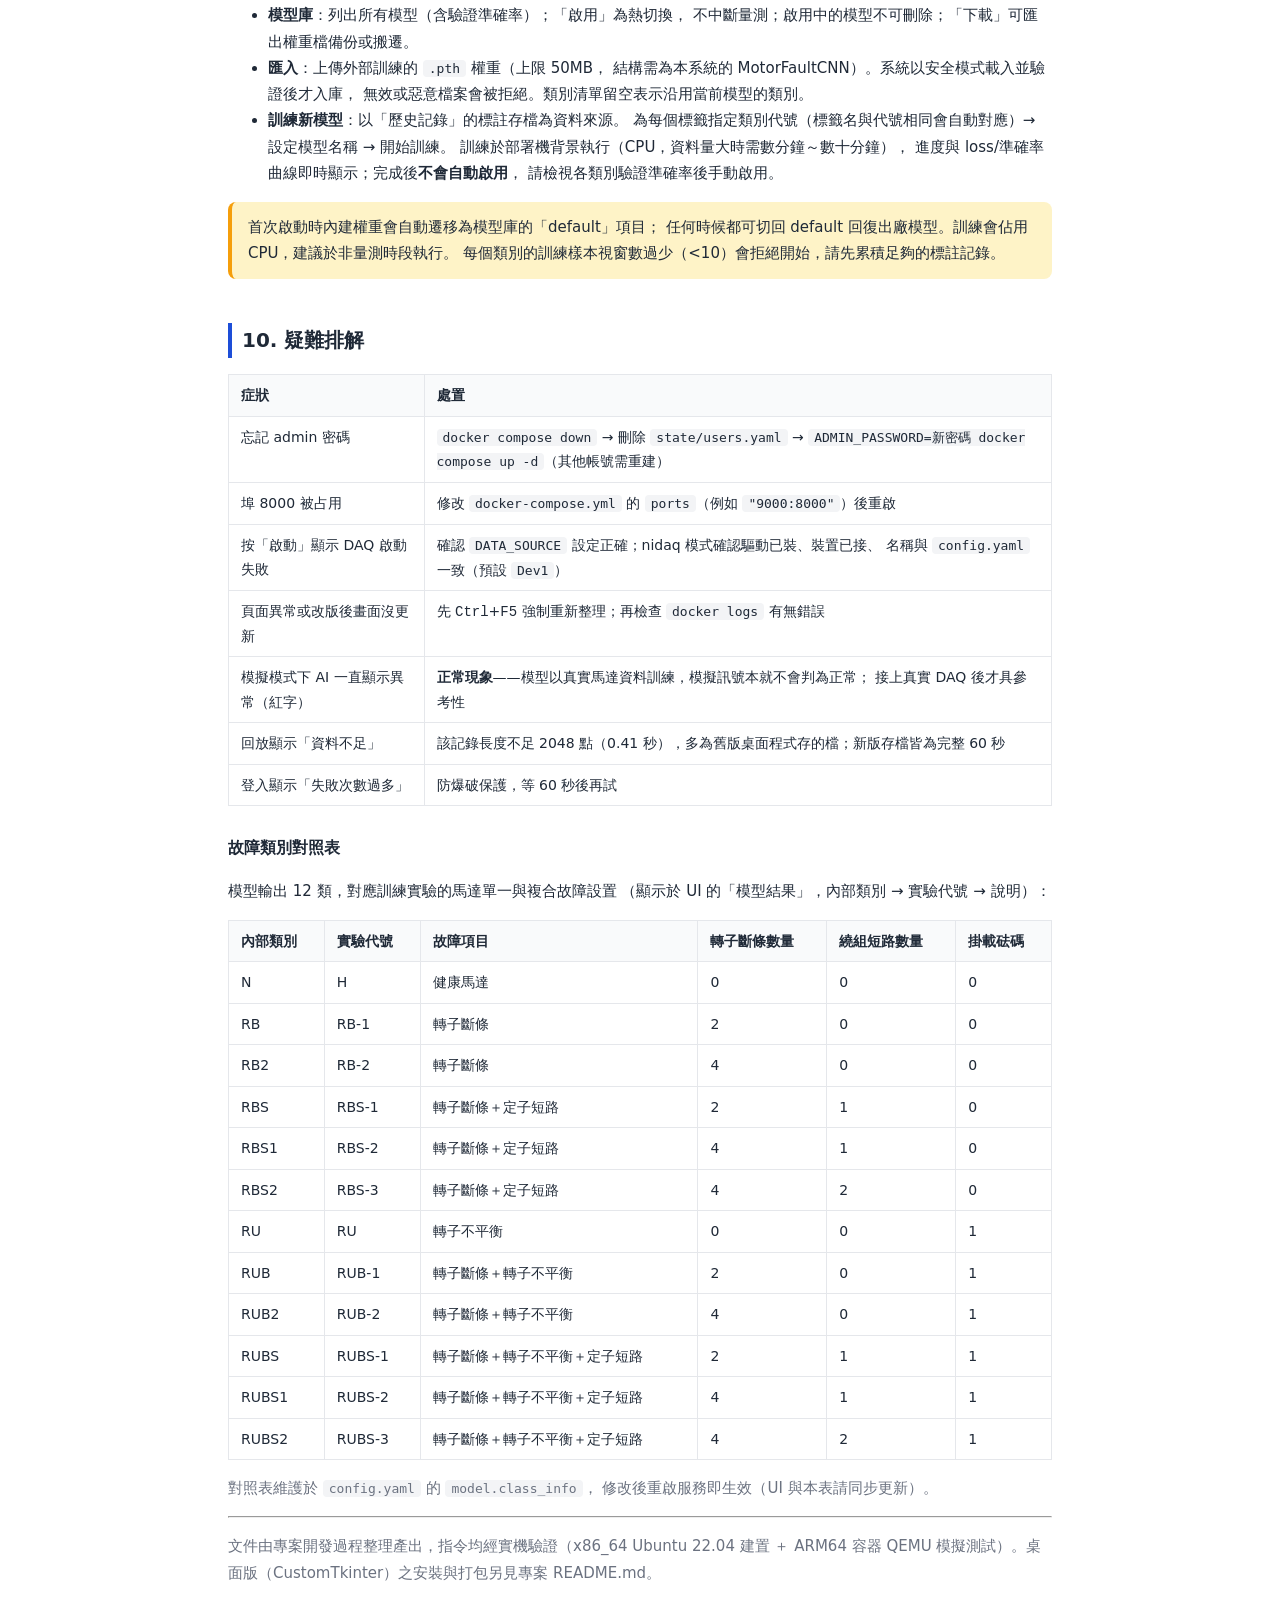
==== commit 5718db0b: "新增 admin 模型管理：模型庫、匯入置換、站上訓練 - 模型庫（models/ volume）：權重+meta 版本管理，內建權重自動遷移為   default；啟用即熱切換（不中斷量測），支援刪" ====
--- a/HANDOVER.html
+++ b/HANDOVER.html
@@ -202,7 +202,7 @@
   <tr><td>查看日誌</td><td><code>docker logs -f motor-diagnosis</code></td></tr>
   <tr><td>重啟 / 停止</td><td><code>docker compose restart</code>｜<code>docker compose down</code></td></tr>
   <tr><td>更新版本</td><td>覆蓋新版專案檔後 <code>docker compose up -d --build</code>（資料目錄不受影響）</td></tr>
-  <tr><td>備份</td><td>打包 <code>saved_data/</code> 與 <code>state/</code> 兩個資料夾即可完整還原資料與帳號</td></tr>
+  <tr><td>備份</td><td>打包 <code>saved_data/</code>、<code>state/</code>、<code>models/</code> 三個資料夾即可完整還原資料、帳號與模型</td></tr>
 </table>
 <ul>
   <li>服務設定 <code>restart: unless-stopped</code>，主機重開機後容器會自動啟動。</li>
@@ -210,6 +210,24 @@
 </ul>
 <div class="warn"><strong>安全提醒：</strong>本系統為區網應用（HTTP）。如需跨網段或對外提供，
 請置於反向代理（Nginx/Caddy）之後加上 TLS，勿直接暴露於公網。</div>
+
+<h2 id="models">9.5 模型管理（admin）</h2>
+<p>WebUI「🧠 模型管理」頁籤提供模型版本管理，資料存於 <code>models/</code> volume：</p>
+<ul>
+  <li><strong>模型庫</strong>：列出所有模型（含驗證準確率）；「啟用」為熱切換，
+      不中斷量測；啟用中的模型不可刪除；「下載」可匯出權重檔備份或搬遷。</li>
+  <li><strong>匯入</strong>：上傳外部訓練的 <code>.pth</code> 權重（上限 50MB，
+      結構需為本系統的 MotorFaultCNN）。系統以安全模式載入並驗證後才入庫，
+      無效或惡意檔案會被拒絕。類別清單留空表示沿用當前模型的類別。</li>
+  <li><strong>訓練新模型</strong>：以「歷史記錄」的標註存檔為資料來源。
+      為每個標籤指定類別代號（標籤名與代號相同會自動對應）→ 設定模型名稱 → 開始訓練。
+      訓練於部署機背景執行（CPU，資料量大時需數分鐘～數十分鐘），
+      進度與 loss/準確率曲線即時顯示；完成後<strong>不會自動啟用</strong>，
+      請檢視各類別驗證準確率後手動啟用。</li>
+</ul>
+<div class="warn">首次啟動時內建權重會自動遷移為模型庫的「default」項目；
+任何時候都可切回 default 回復出廠模型。訓練會佔用 CPU，建議於非量測時段執行。
+每個類別的訓練樣本視窗數過少（&lt;10）會拒絕開始，請先累積足夠的標註記錄。</div>
 
 <h2 id="trouble">10. 疑難排解</h2>
 <table>
